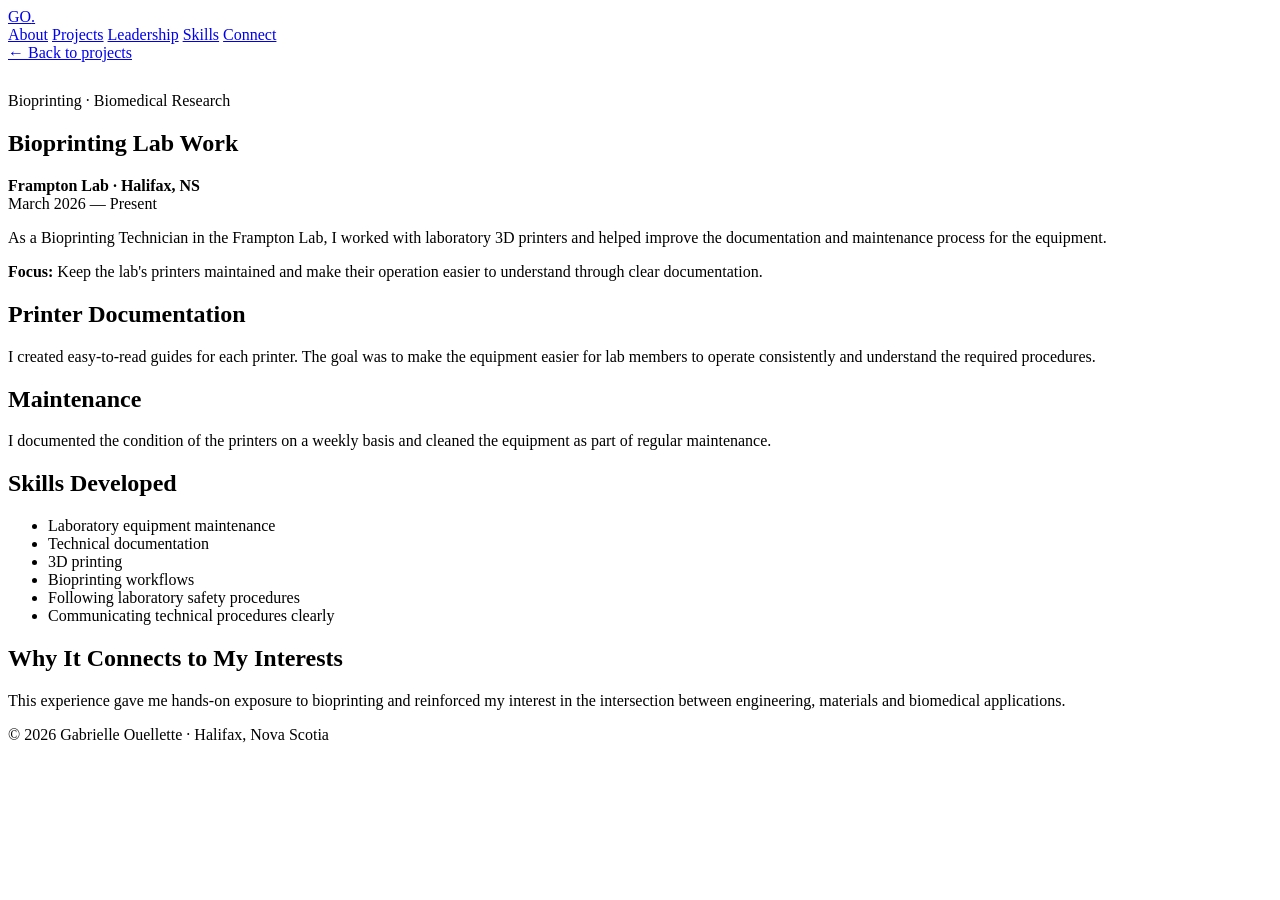
==== projects/bioprinting.html @ 2b6241b9 "Update stylesheet link with versioning" ====
<!doctype html>
<html lang="en">
<head>
<meta charset="utf-8">
<meta name="viewport" content="width=device-width, initial-scale=1">
<title>Bioprinting Lab Work | Gabrielle Ouellette</title>
<link rel="stylesheet" type="text/css" href="../style.css?v=3">
</head>

<body>

<nav>
  <div class="container nav-inner">
    <a class="logo" href="../index.html">GO<span>.</span></a>
    <div class="nav-links">
      <a href="../index.html#about">About</a>
      <a href="../index.html#projects">Projects</a>
      <a href="../index.html#leadership">Leadership</a>
      <a href="../index.html#skills">Skills</a>
      <a href="../index.html#connect">Connect</a>
    </div>
  </div>
</nav>

<main>
<section class="project-hero">
  <div class="container project-content">

    <a class="back" href="../index.html#projects">← Back to projects</a>

    <div class="eyebrow" style="margin-top:30px;">
      Bioprinting · Biomedical Research
    </div>

    <h1>Bioprinting Lab Work</h1>

    <p>
      <strong>Frampton Lab · Halifax, NS</strong><br>
      March 2026 — Present
    </p>

    <p>
      As a Bioprinting Technician in the Frampton Lab, I worked with
      laboratory 3D printers and helped improve the documentation and
      maintenance process for the equipment.
    </p>

    <div class="callout">
      <strong>Focus:</strong> Keep the lab's printers maintained and make
      their operation easier to understand through clear documentation. 
    </div>

    <h2>Printer Documentation</h2>

    <p>
      I created easy-to-read guides for each printer. The goal was to make
      the equipment easier for lab members to operate consistently and
      understand the required procedures.
    </p>

    <h2>Maintenance</h2>

    <p>
      I documented the condition of the printers on a weekly basis and
      cleaned the equipment as part of regular maintenance.
    </p>

    <h2>Skills Developed</h2>

    <ul>
      <li>Laboratory equipment maintenance</li>
      <li>Technical documentation</li>
      <li>3D printing</li>
      <li>Bioprinting workflows</li>
      <li>Following laboratory safety procedures</li>
      <li>Communicating technical procedures clearly</li>
    </ul>

    <h2>Why It Connects to My Interests</h2>

    <p>
      This experience gave me hands-on exposure to bioprinting and reinforced
      my interest in the intersection between engineering, materials and
      biomedical applications.
    </p>

  </div>
</section>
</main>

<footer>
  <div class="container">
    © 2026 Gabrielle Ouellette · Halifax, Nova Scotia
  </div>
</footer>

</body>
</html>
---- style.css ----
/* Academic Experience */

.location {
  color: var(--pink-soft) !important;
  font-size: .85rem;
  font-weight: 700;
  margin: -3px 0 8px !important;
}


/* Make project cards feel more like portfolio pieces */

.card {
  min-height: 245px;
}

.card h3 {
  line-height: 1.2;
}

.card p {
  line-height: 1.55;
}


/* Better spacing for the larger project collection */

#projects .grid {
  row-gap: 20px;
}


/* Slight pink accent when scrolling to sections */

section:target {
  scroll-margin-top: 80px;
}
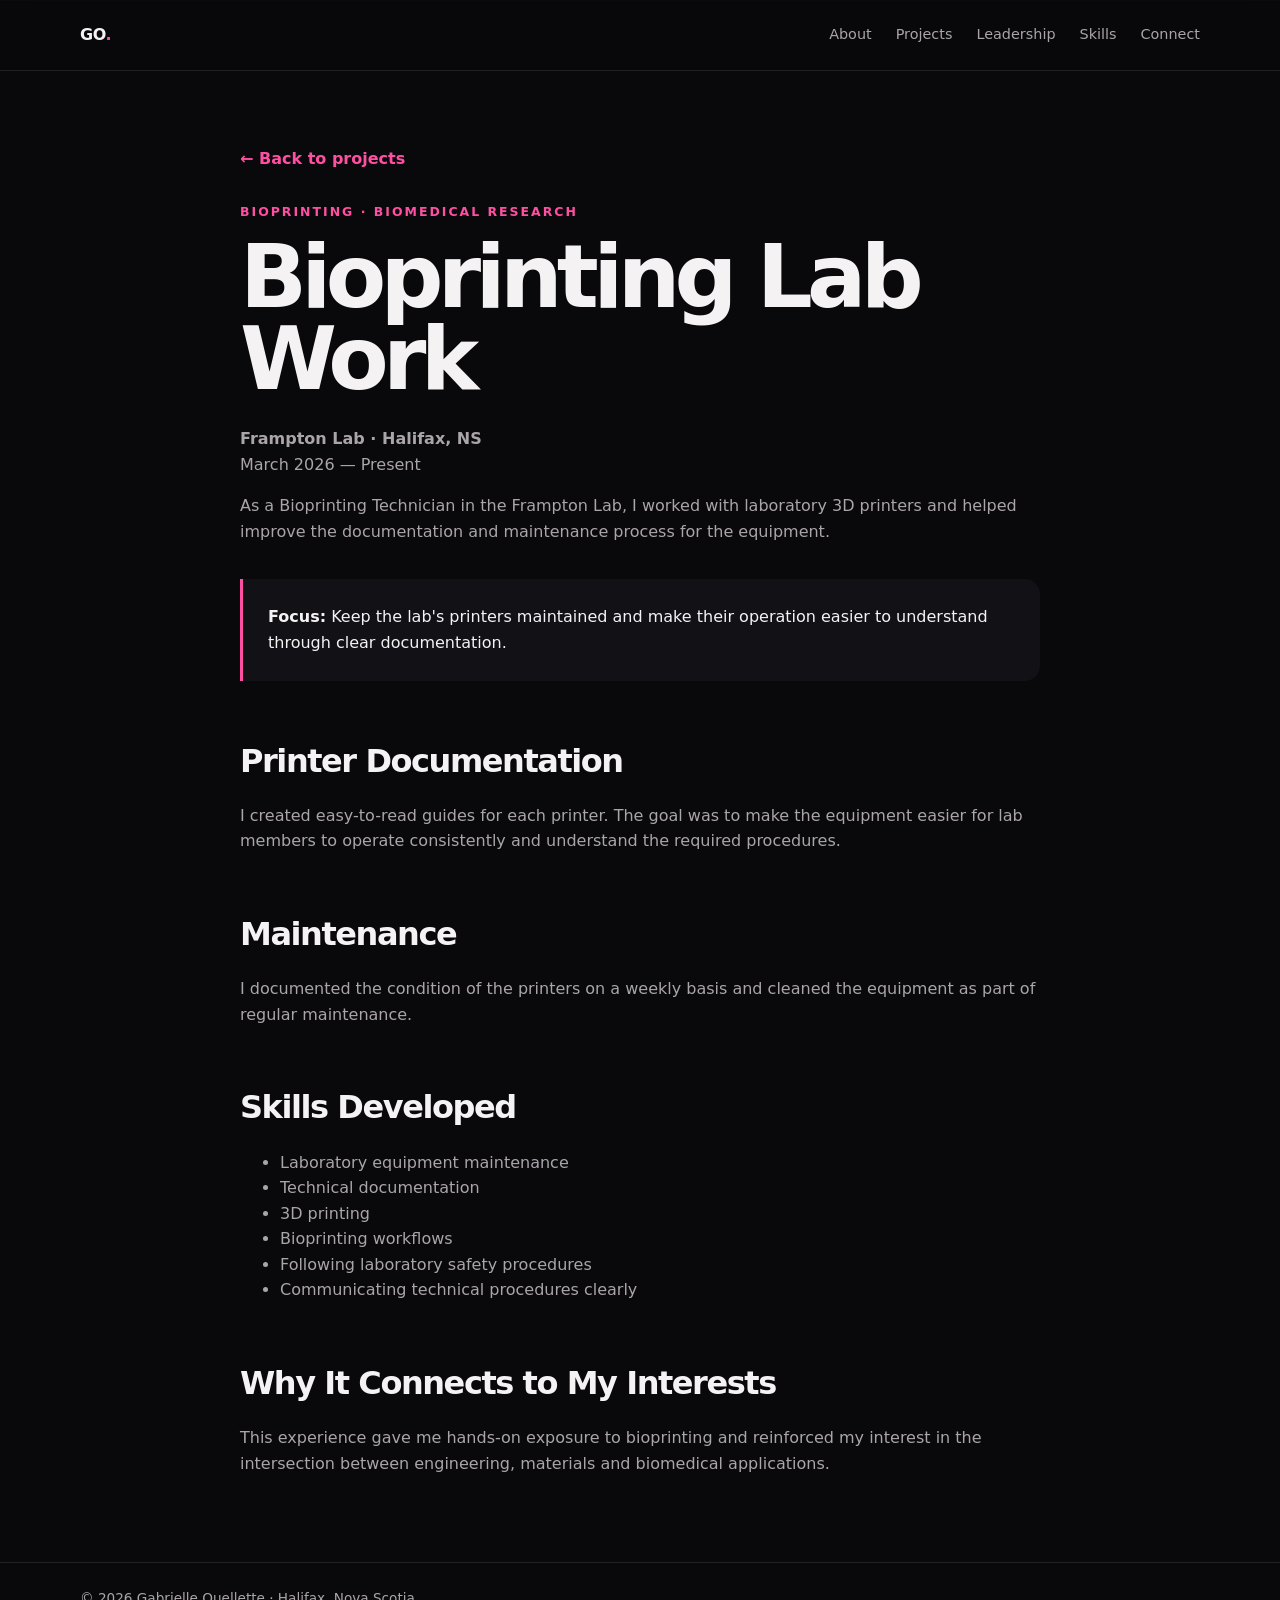
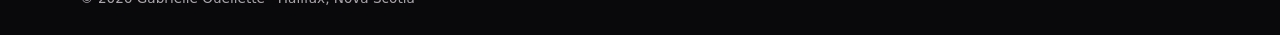
==== commit 2c59aae6: "Update stylesheet link in bioprinting.html" ====
--- a/projects/bioprinting.html
+++ b/projects/bioprinting.html
@@ -4,7 +4,7 @@
 <meta charset="utf-8">
 <meta name="viewport" content="width=device-width, initial-scale=1">
 <title>Bioprinting Lab Work | Gabrielle Ouellette</title>
-<link rel="stylesheet" type="text/css" href="../style.css?v=3">
+<link rel="stylesheet" href="/style.css">
 </head>
 
 <body>
--- a/style.css
+++ b/style.css
@@ -1,4 +1,345 @@
-/* Academic Experience */
+:root {
+  --bg: #09090b;
+  --surface: #111116;
+  --surface-2: #17171e;
+  --text: #f5f2f4;
+  --muted: #aaa4ab;
+  --pink: #ff4fa3;
+  --pink-soft: #ff8bc4;
+  --line: rgba(255,255,255,.10);
+  --max: 1120px;
+}
+
+* {
+  box-sizing: border-box;
+}
+
+html {
+  scroll-behavior: smooth;
+}
+
+body {
+  margin: 0;
+  background: var(--bg);
+  color: var(--text);
+  font-family: Inter, ui-sans-serif, system-ui, -apple-system,
+    BlinkMacSystemFont, "Segoe UI", sans-serif;
+  line-height: 1.6;
+}
+
+a {
+  color: inherit;
+  text-decoration: none;
+}
+
+.container {
+  width: min(var(--max), calc(100% - 40px));
+  margin: auto;
+}
+
+
+/* NAVIGATION */
+
+nav {
+  position: fixed;
+  top: 0;
+  left: 0;
+  right: 0;
+  z-index: 10;
+  background: rgba(9,9,11,.82);
+  backdrop-filter: blur(16px);
+  border-bottom: 1px solid var(--line);
+}
+
+.nav-inner {
+  height: 70px;
+  display: flex;
+  align-items: center;
+  justify-content: space-between;
+}
+
+.logo {
+  font-weight: 800;
+  letter-spacing: -.03em;
+}
+
+.logo span {
+  color: var(--pink);
+}
+
+.nav-links {
+  display: flex;
+  gap: 24px;
+  font-size: .9rem;
+  color: var(--muted);
+}
+
+.nav-links a:hover {
+  color: var(--pink-soft);
+}
+
+
+/* HERO / ABOUT */
+
+.hero {
+  min-height: 100vh;
+  display: grid;
+  place-items: center;
+  padding: 110px 0 70px;
+}
+
+.hero-grid {
+  display: grid;
+  grid-template-columns: 1.25fr .75fr;
+  gap: 70px;
+  align-items: center;
+}
+
+.eyebrow {
+  color: var(--pink);
+  text-transform: uppercase;
+  letter-spacing: .16em;
+  font-size: .78rem;
+  font-weight: 800;
+}
+
+h1 {
+  font-size: clamp(3.4rem, 8vw, 7rem);
+  line-height: .94;
+  letter-spacing: -.065em;
+  margin: 14px 0 25px;
+}
+
+h1 span {
+  color: var(--pink);
+}
+
+.hero p {
+  max-width: 650px;
+  color: var(--muted);
+  font-size: 1.1rem;
+}
+
+
+/* BUTTONS */
+
+.buttons {
+  display: flex;
+  gap: 12px;
+  margin-top: 30px;
+  flex-wrap: wrap;
+}
+
+.btn {
+  padding: 12px 18px;
+  border: 1px solid var(--line);
+  border-radius: 999px;
+  font-weight: 700;
+  transition: .2s;
+}
+
+.btn.primary {
+  background: var(--pink);
+  color: #160811;
+  border-color: var(--pink);
+}
+
+.btn:hover {
+  transform: translateY(-2px);
+  border-color: var(--pink);
+}
+
+
+/* PROFILE PHOTO */
+
+.photo {
+  aspect-ratio: 1;
+  border-radius: 30px;
+  overflow: hidden;
+  border: 1px solid rgba(255,79,163,.35);
+  background: linear-gradient(145deg, #21121b, #121217);
+  display: grid;
+  place-items: center;
+  text-align: center;
+  padding: 30px;
+  box-shadow: 0 0 80px rgba(255,79,163,.10);
+}
+
+.photo img {
+  width: 100%;
+  height: 100%;
+  object-fit: cover;
+  display: none;
+}
+
+.photo.has-image {
+  padding: 0;
+}
+
+.photo.has-image img {
+  display: block;
+}
+
+.photo-placeholder {
+  color: var(--muted);
+}
+
+.photo-placeholder strong {
+  display: block;
+  color: var(--pink-soft);
+  margin-bottom: 7px;
+}
+
+
+/* GENERAL SECTIONS */
+
+section {
+  padding: 105px 0;
+  border-top: 1px solid var(--line);
+}
+
+section:target {
+  scroll-margin-top: 80px;
+}
+
+.section-heading {
+  display: flex;
+  justify-content: space-between;
+  gap: 30px;
+  align-items: end;
+  margin-bottom: 40px;
+}
+
+h2 {
+  font-size: clamp(2rem, 4vw, 3.3rem);
+  letter-spacing: -.045em;
+  margin: 0;
+}
+
+.section-heading p {
+  color: var(--muted);
+  max-width: 470px;
+  margin: 0;
+}
+
+
+/* PROJECTS */
+
+.grid {
+  display: grid;
+  grid-template-columns: repeat(3, 1fr);
+  gap: 18px;
+}
+
+#projects .grid {
+  row-gap: 20px;
+}
+
+.card {
+  background: var(--surface);
+  border: 1px solid var(--line);
+  border-radius: 20px;
+  padding: 25px;
+  transition: .25s;
+  display: flex;
+  flex-direction: column;
+  min-height: 245px;
+}
+
+.card:hover {
+  transform: translateY(-5px);
+  border-color: rgba(255,79,163,.45);
+}
+
+.tag {
+  color: var(--pink-soft);
+  font-size: .75rem;
+  font-weight: 800;
+  text-transform: uppercase;
+  letter-spacing: .1em;
+}
+
+.card h3 {
+  margin: 12px 0 8px;
+  font-size: 1.35rem;
+  line-height: 1.2;
+}
+
+.card p {
+  color: var(--muted);
+  margin-top: 0;
+  line-height: 1.55;
+}
+
+.card .arrow {
+  margin-top: auto;
+  padding-top: 18px;
+  color: var(--pink);
+  font-weight: 800;
+}
+
+
+/* SKILLS */
+
+.skills {
+  display: grid;
+  grid-template-columns: 1fr 1fr;
+  gap: 18px;
+}
+
+.skill-card {
+  background: var(--surface);
+  border: 1px solid var(--line);
+  border-radius: 20px;
+  padding: 25px;
+}
+
+.skill-list {
+  display: flex;
+  flex-wrap: wrap;
+  gap: 9px;
+  margin-top: 18px;
+}
+
+.pill {
+  background: var(--surface-2);
+  border: 1px solid var(--line);
+  border-radius: 999px;
+  padding: 7px 12px;
+  color: #ddd8dc;
+  font-size: .88rem;
+}
+
+
+/* LEADERSHIP + ACADEMIC EXPERIENCE */
+
+.timeline {
+  display: grid;
+  gap: 14px;
+}
+
+.timeline-item {
+  display: grid;
+  grid-template-columns: 180px 1fr;
+  gap: 25px;
+  padding: 22px 0;
+  border-bottom: 1px solid var(--line);
+}
+
+.timeline-item .date {
+  color: var(--pink);
+  font-size: .85rem;
+  font-weight: 800;
+}
+
+.timeline-item h3 {
+  margin: 0 0 5px;
+}
+
+.timeline-item p {
+  margin: 0;
+  color: var(--muted);
+}
 
 .location {
   color: var(--pink-soft) !important;
@@ -8,30 +349,106 @@
 }
 
 
-/* Make project cards feel more like portfolio pieces */
-
-.card {
-  min-height: 245px;
-}
-
-.card h3 {
-  line-height: 1.2;
-}
-
-.card p {
-  line-height: 1.55;
-}
-
-
-/* Better spacing for the larger project collection */
-
-#projects .grid {
-  row-gap: 20px;
-}
-
-
-/* Slight pink accent when scrolling to sections */
-
-section:target {
-  scroll-margin-top: 80px;
-}
+/* CONNECT */
+
+.connect {
+  text-align: center;
+  padding-bottom: 130px;
+}
+
+.connect h2 {
+  max-width: 760px;
+  margin: 0 auto 20px;
+}
+
+.connect p {
+  color: var(--muted);
+  max-width: 600px;
+  margin: 0 auto;
+}
+
+
+/* FOOTER */
+
+footer {
+  padding: 25px 0;
+  border-top: 1px solid var(--line);
+  color: var(--muted);
+  font-size: .85rem;
+}
+
+
+/* INDIVIDUAL PROJECT PAGES */
+
+.project-hero {
+  padding: 145px 0 70px;
+}
+
+.back {
+  color: var(--pink);
+  font-weight: 800;
+}
+
+.project-content {
+  max-width: 800px;
+}
+
+.project-content h1 {
+  font-size: clamp(3rem, 7vw, 5.5rem);
+}
+
+.project-content h2 {
+  margin-top: 55px;
+  font-size: 2rem;
+}
+
+.project-content p,
+.project-content li {
+  color: var(--muted);
+}
+
+.callout {
+  margin: 35px 0;
+  padding: 25px;
+  border-left: 3px solid var(--pink);
+  background: var(--surface);
+  border-radius: 0 15px 15px 0;
+}
+
+
+/* MOBILE */
+
+@media (max-width: 800px) {
+
+  .nav-links {
+    display: none;
+  }
+
+  .hero-grid,
+  .grid,
+  .skills {
+    grid-template-columns: 1fr;
+  }
+
+  .hero {
+    min-height: auto;
+    padding-top: 130px;
+  }
+
+  .hero-grid {
+    gap: 40px;
+  }
+
+  .section-heading {
+    display: block;
+  }
+
+  .section-heading p {
+    margin-top: 15px;
+  }
+
+  .timeline-item {
+    grid-template-columns: 1fr;
+    gap: 4px;
+  }
+}
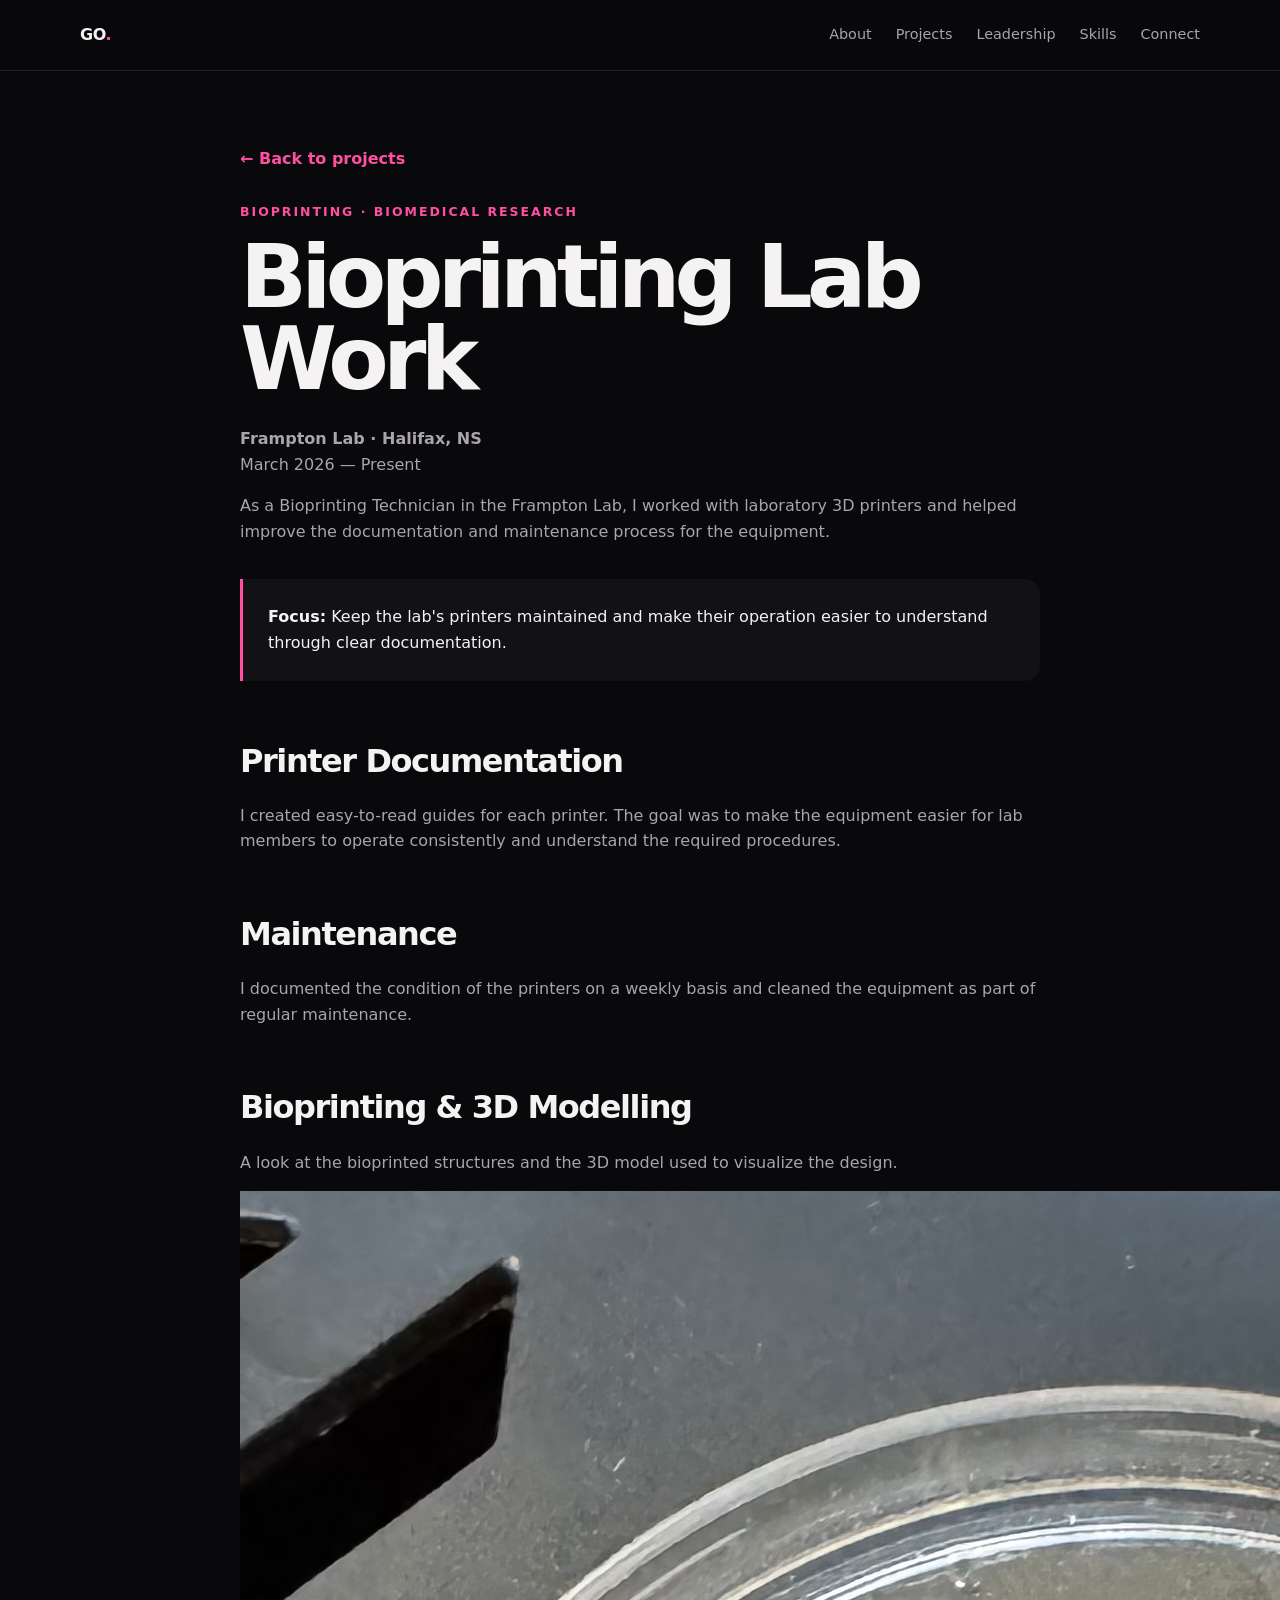
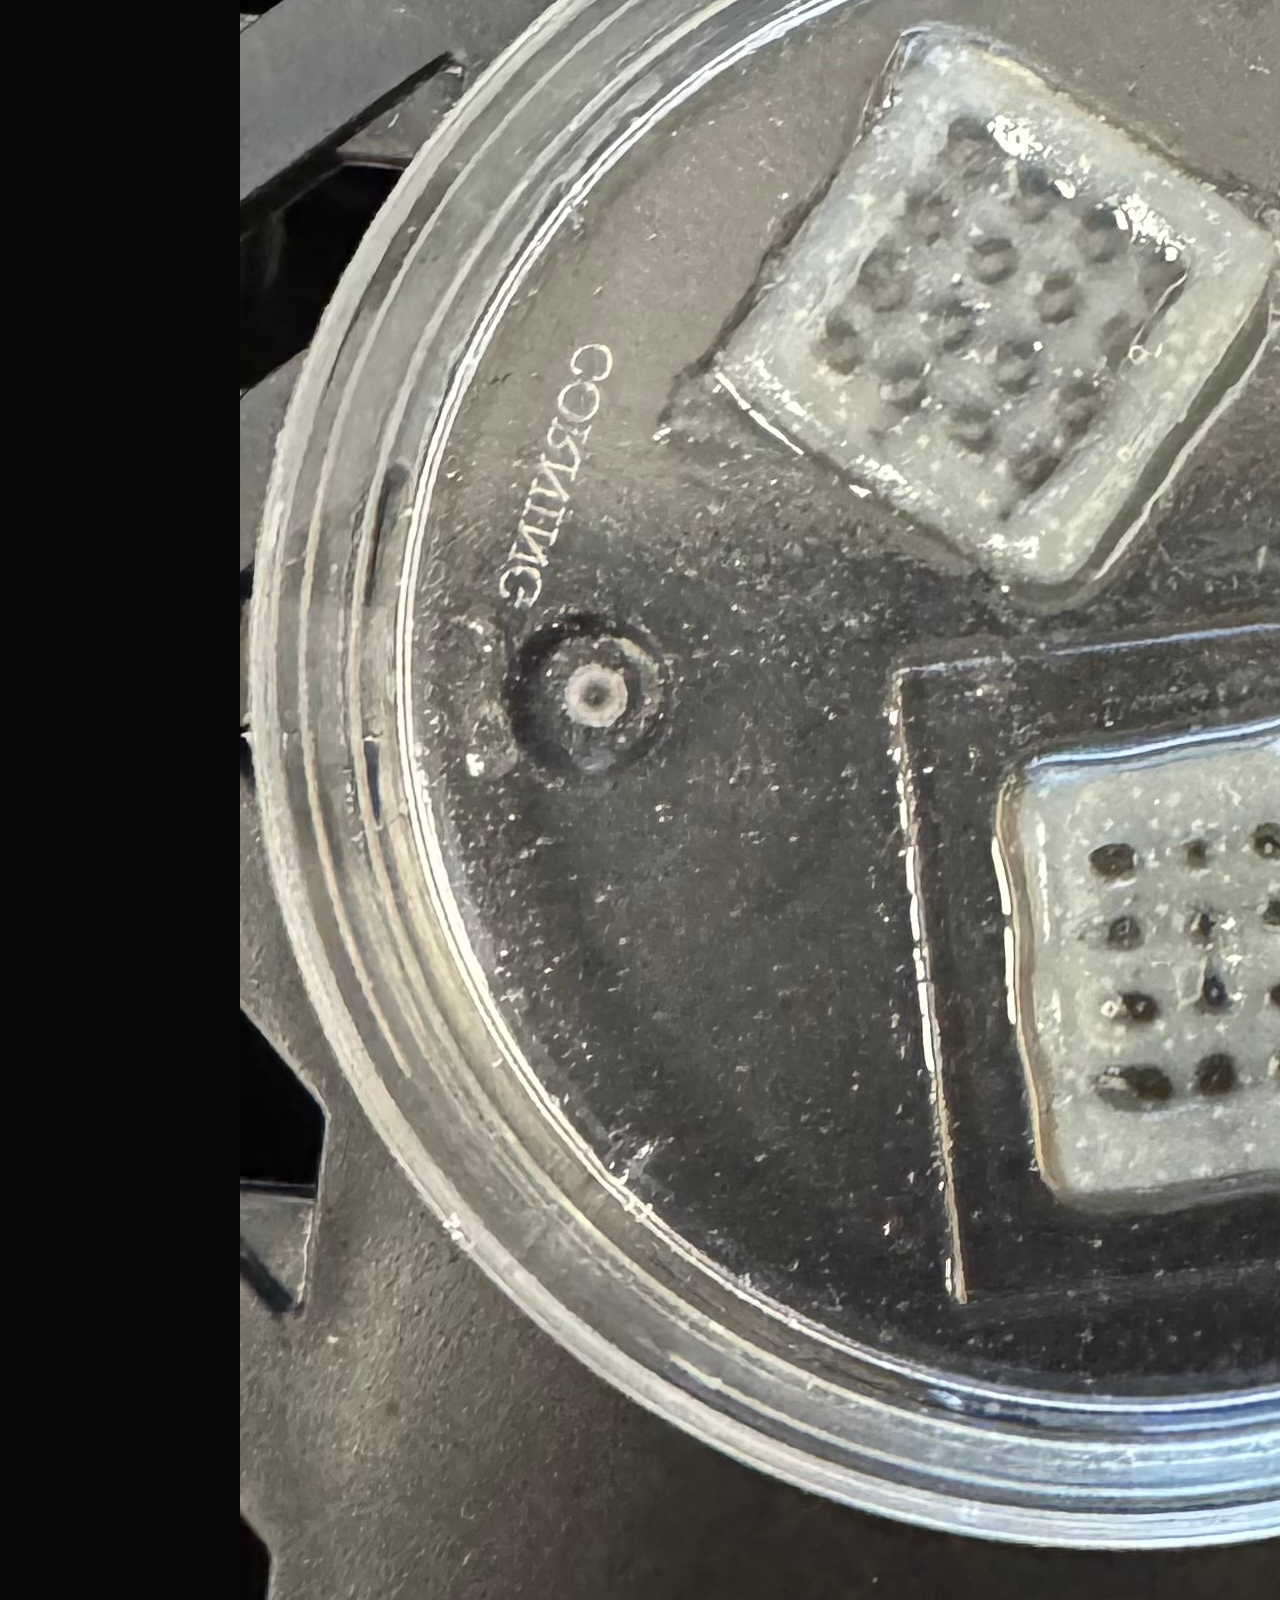
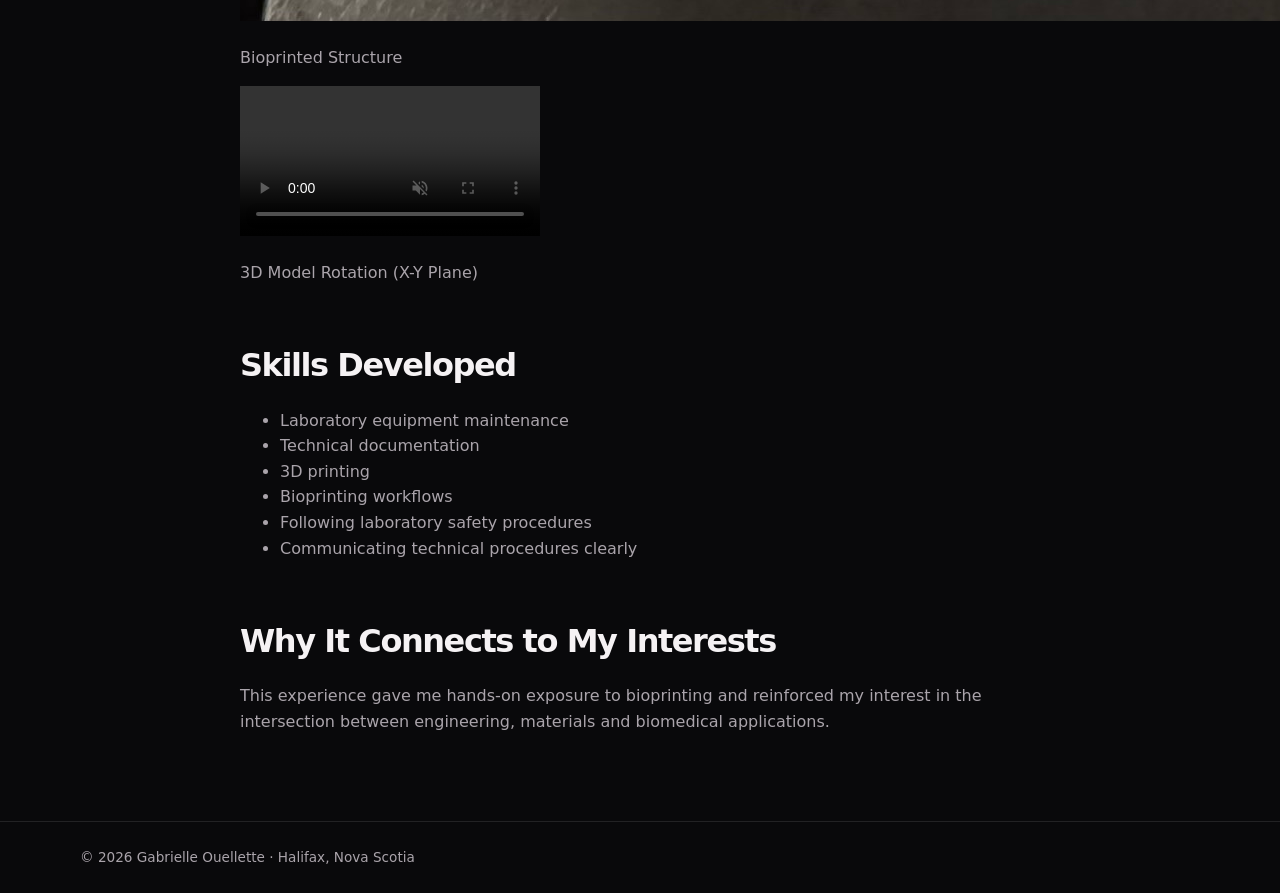
==== commit 1342f05c: "Add bioprinting media section to HTML Added bioprinting project media section with images and video." ====
--- a/projects/bioprinting.html
+++ b/projects/bioprinting.html
@@ -64,7 +64,36 @@
       I documented the condition of the printers on a weekly basis and
       cleaned the equipment as part of regular maintenance.
     </p>
+<!-- BIOPRINTING PROJECT MEDIA -->
+<h2>Bioprinting & 3D Modelling</h2>
 
+<p>
+  A look at the bioprinted structures and the 3D model
+  used to visualize the design.
+</p>
+
+<div class="bioprint-media">
+
+  <!-- BIOPRINT PHOTO -->
+  <div class="media-item">
+    <img
+      src="../IMG_2194.jpeg"
+      alt="Bioprinted structure"
+      loading="lazy"
+    >
+    <p class="image-caption">Bioprinted Structure</p>
+  </div>
+
+  <!-- STL ROTATION VIDEO -->
+  <div class="media-item">
+    <video autoplay muted loop playsinline controls>
+      <source src="../0001-0120.mp4" type="video/mp4">
+      Your browser does not support video playback.
+    </video>
+    <p class="image-caption">3D Model Rotation (X-Y Plane)</p>
+  </div>
+
+</div>
     <h2>Skills Developed</h2>
 
     <ul>
--- a/style.css
+++ b/style.css
@@ -452,3 +452,22 @@
     gap: 4px;
   }
 }
+/* PROJECT IMAGES */
+
+.project-image {
+  margin: 35px 0;
+}
+
+.project-image {
+  margin: 35px auto;
+  max-width: 450px;
+  text-align: center;
+}
+
+.project-image img {
+  width: 100%;
+  height: auto;
+  display: block;
+  border-radius: 18px;
+  border: 1px solid rgba(255,79,163,.3);
+}
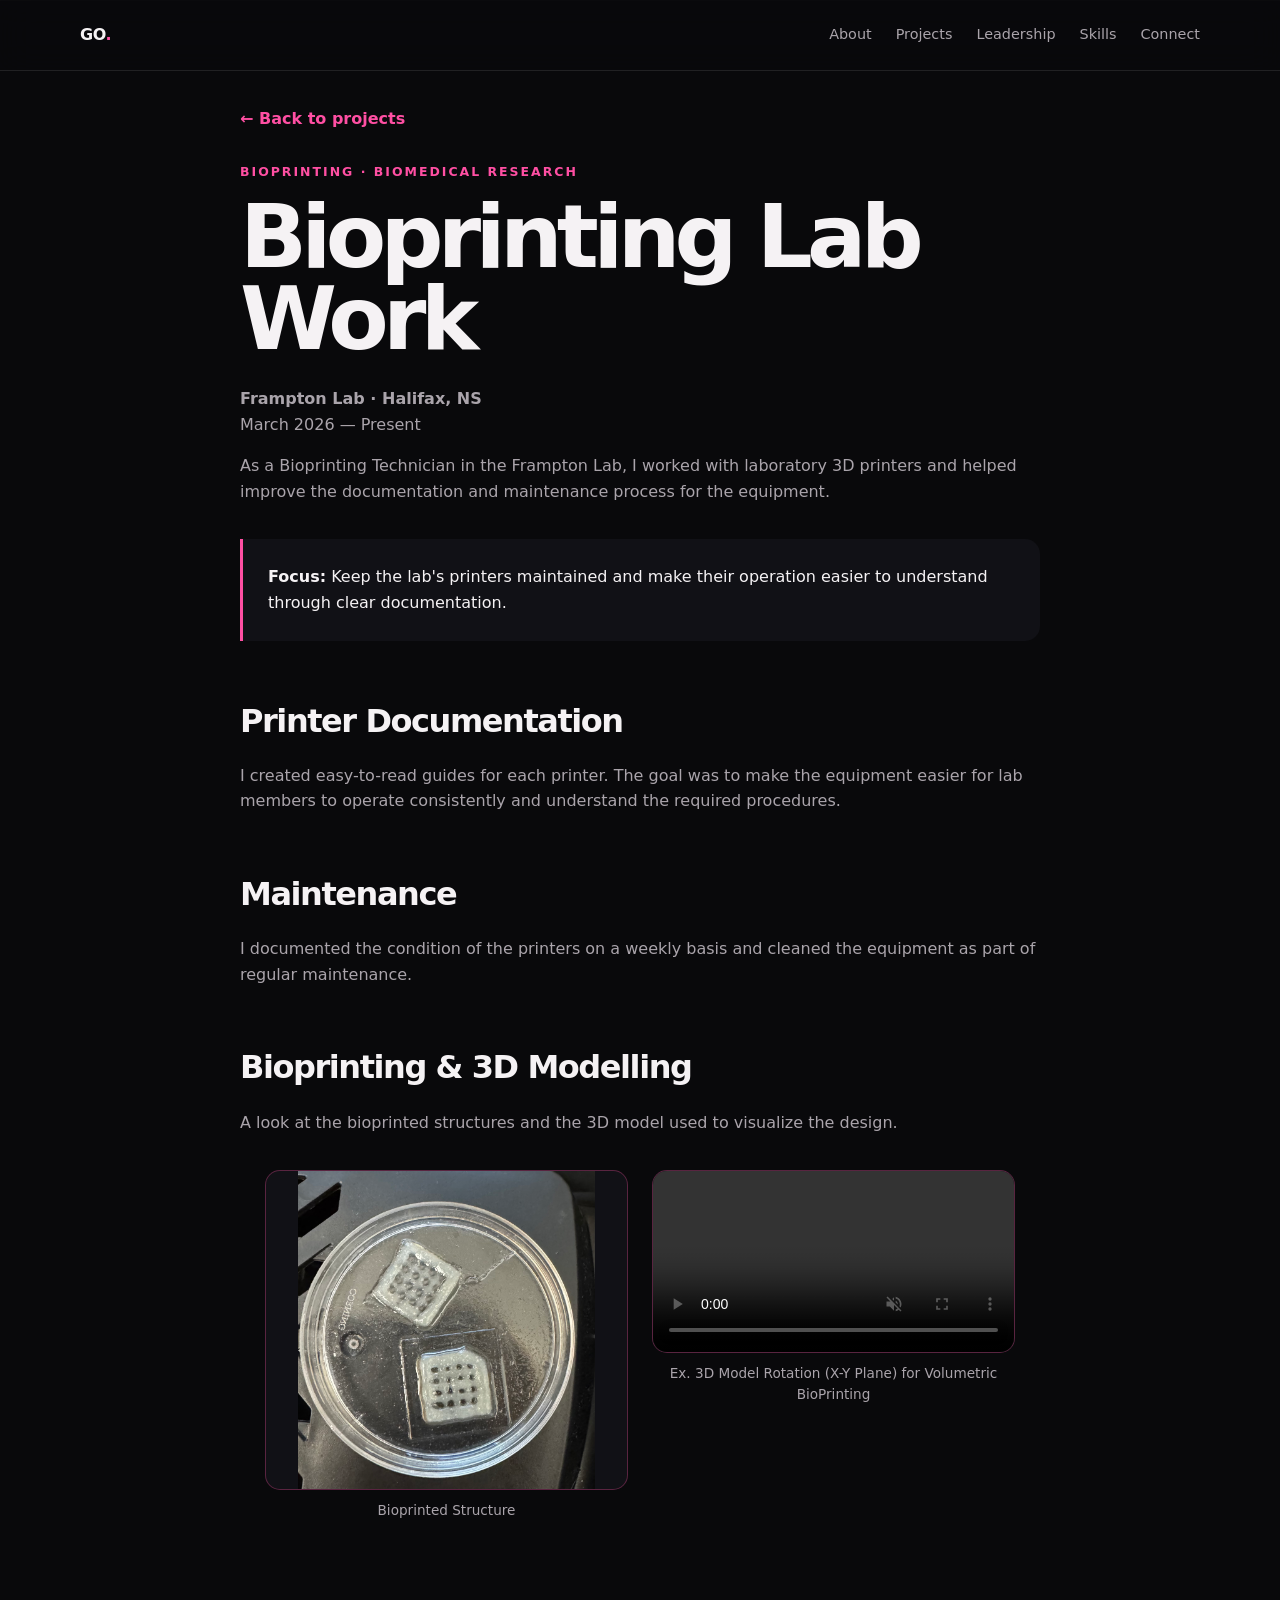
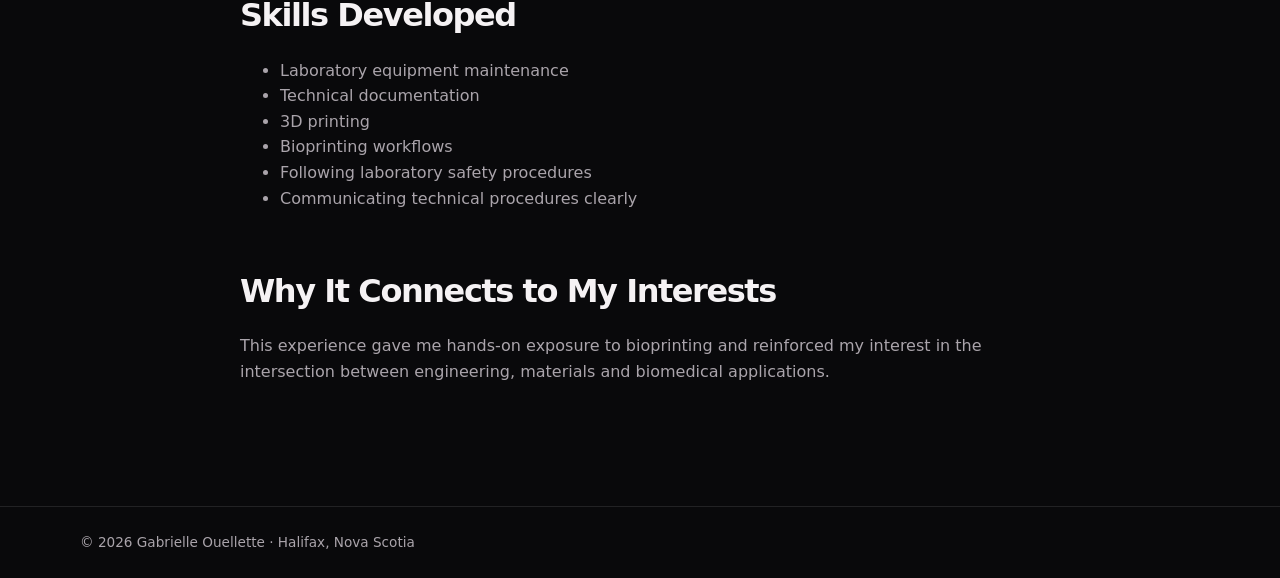
==== commit 8259c0b0: "Update caption for 3D model rotation video" ====
--- a/projects/bioprinting.html
+++ b/projects/bioprinting.html
@@ -90,7 +90,7 @@
       <source src="../0001-0120.mp4" type="video/mp4">
       Your browser does not support video playback.
     </video>
-    <p class="image-caption">3D Model Rotation (X-Y Plane)</p>
+    <p class="image-caption">Ex. 3D Model Rotation (X-Y Plane) for Volumetric BioPrinting</p>
   </div>
 
 </div>
--- a/style.css
+++ b/style.css
@@ -380,10 +380,10 @@
 
 /* INDIVIDUAL PROJECT PAGES */
 
-.project-hero {
-  padding: 145px 0 70px;
-}
-
+.project-content {
+  max-width: 800px;
+  container-type: inline-size;
+}
 .back {
   color: var(--pink);
   font-weight: 800;
@@ -471,3 +471,58 @@
   border-radius: 18px;
   border: 1px solid rgba(255,79,163,.3);
 }
+/* RESPONSIVE BIOPRINTING MEDIA */
+
+.bioprint-media {
+  display: grid;
+  grid-template-columns: repeat(2, minmax(0, 1fr));
+  gap: 24px;
+  width: 100%;
+  max-width: 750px;
+  margin: 35px auto;
+  align-items: start;
+}
+
+.bioprint-media .media-item {
+  min-width: 0;
+  width: 100%;
+  text-align: center;
+}
+
+.bioprint-media img,
+.bioprint-media video {
+  display: block;
+  width: 100%;
+  height: auto;
+  max-height: 320px;
+  object-fit: contain;
+  border-radius: 15px;
+  border: 1px solid rgba(255,79,163,.3);
+  background: #111116;
+}
+
+.bioprint-media .image-caption {
+  color: var(--muted);
+  font-size: .85rem;
+  margin-top: 10px;
+  text-align: center;
+}
+
+/* ADJUST BASED ON AVAILABLE SPACE */
+
+@container (max-width: 550px) {
+  .bioprint-media {
+    grid-template-columns: 1fr;
+    max-width: 400px;
+  }
+}
+
+/* MOBILE AND SMALL WINDOWS */
+
+@media (max-width: 650px) {
+  .bioprint-media {
+    grid-template-columns: 1fr;
+    max-width: 350px;
+    gap: 30px;
+  }
+}
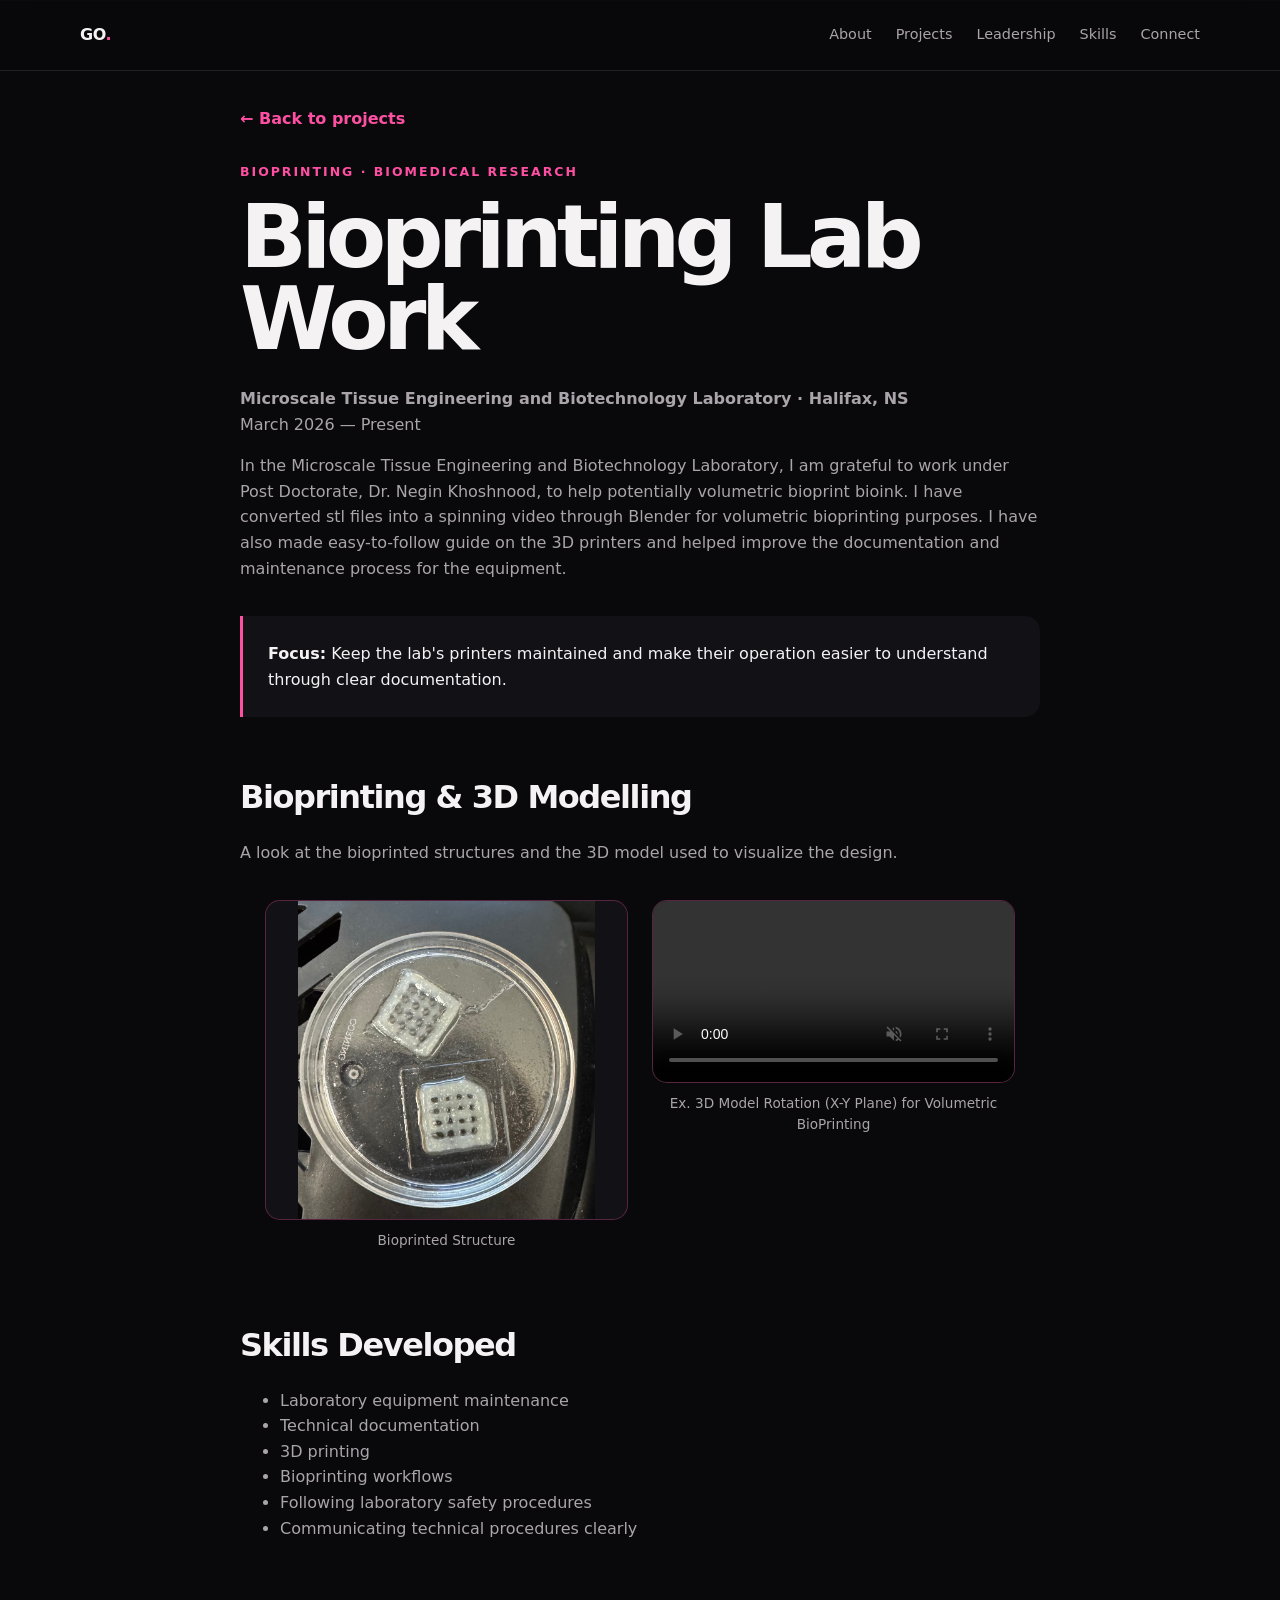
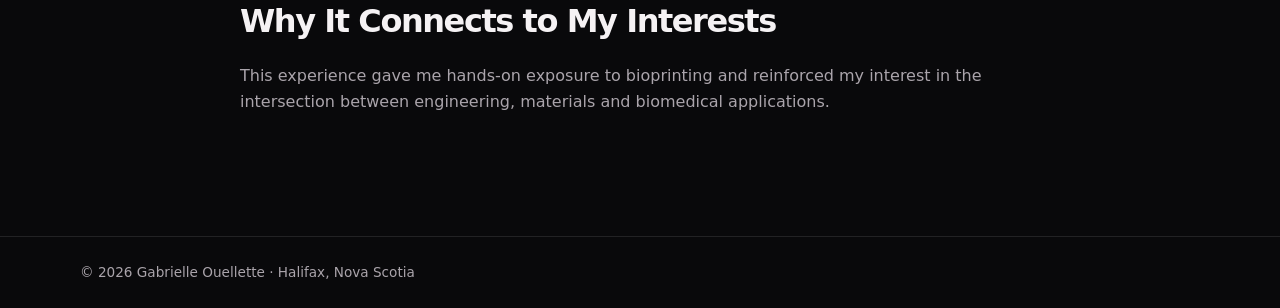
==== commit b2e4d8fe: "Update bioprinting.html" ====
--- a/projects/bioprinting.html
+++ b/projects/bioprinting.html
@@ -35,14 +35,16 @@
     <h1>Bioprinting Lab Work</h1>
 
     <p>
-      <strong>Frampton Lab · Halifax, NS</strong><br>
+      <strong>Microscale Tissue Engineering and Biotechnology Laboratory · Halifax, NS</strong><br>
       March 2026 — Present
     </p>
 
     <p>
-      As a Bioprinting Technician in the Frampton Lab, I worked with
-      laboratory 3D printers and helped improve the documentation and
-      maintenance process for the equipment.
+      In the Microscale Tissue Engineering and Biotechnology Laboratory, I am grateful to work 
+      under Post Doctorate, Dr. Negin Khoshnood, to help potentially volumetric bioprint bioink. I have 
+      converted stl files into a spinning video through Blender for volumetric bioprinting purposes. I have also made easy-to-follow
+      guide on the 3D printers and helped improve the documentation and
+      maintenance process for the equipment. 
     </p>
 
     <div class="callout">
@@ -50,20 +52,6 @@
       their operation easier to understand through clear documentation. 
     </div>
 
-    <h2>Printer Documentation</h2>
-
-    <p>
-      I created easy-to-read guides for each printer. The goal was to make
-      the equipment easier for lab members to operate consistently and
-      understand the required procedures.
-    </p>
-
-    <h2>Maintenance</h2>
-
-    <p>
-      I documented the condition of the printers on a weekly basis and
-      cleaned the equipment as part of regular maintenance.
-    </p>
 <!-- BIOPRINTING PROJECT MEDIA -->
 <h2>Bioprinting & 3D Modelling</h2>
 
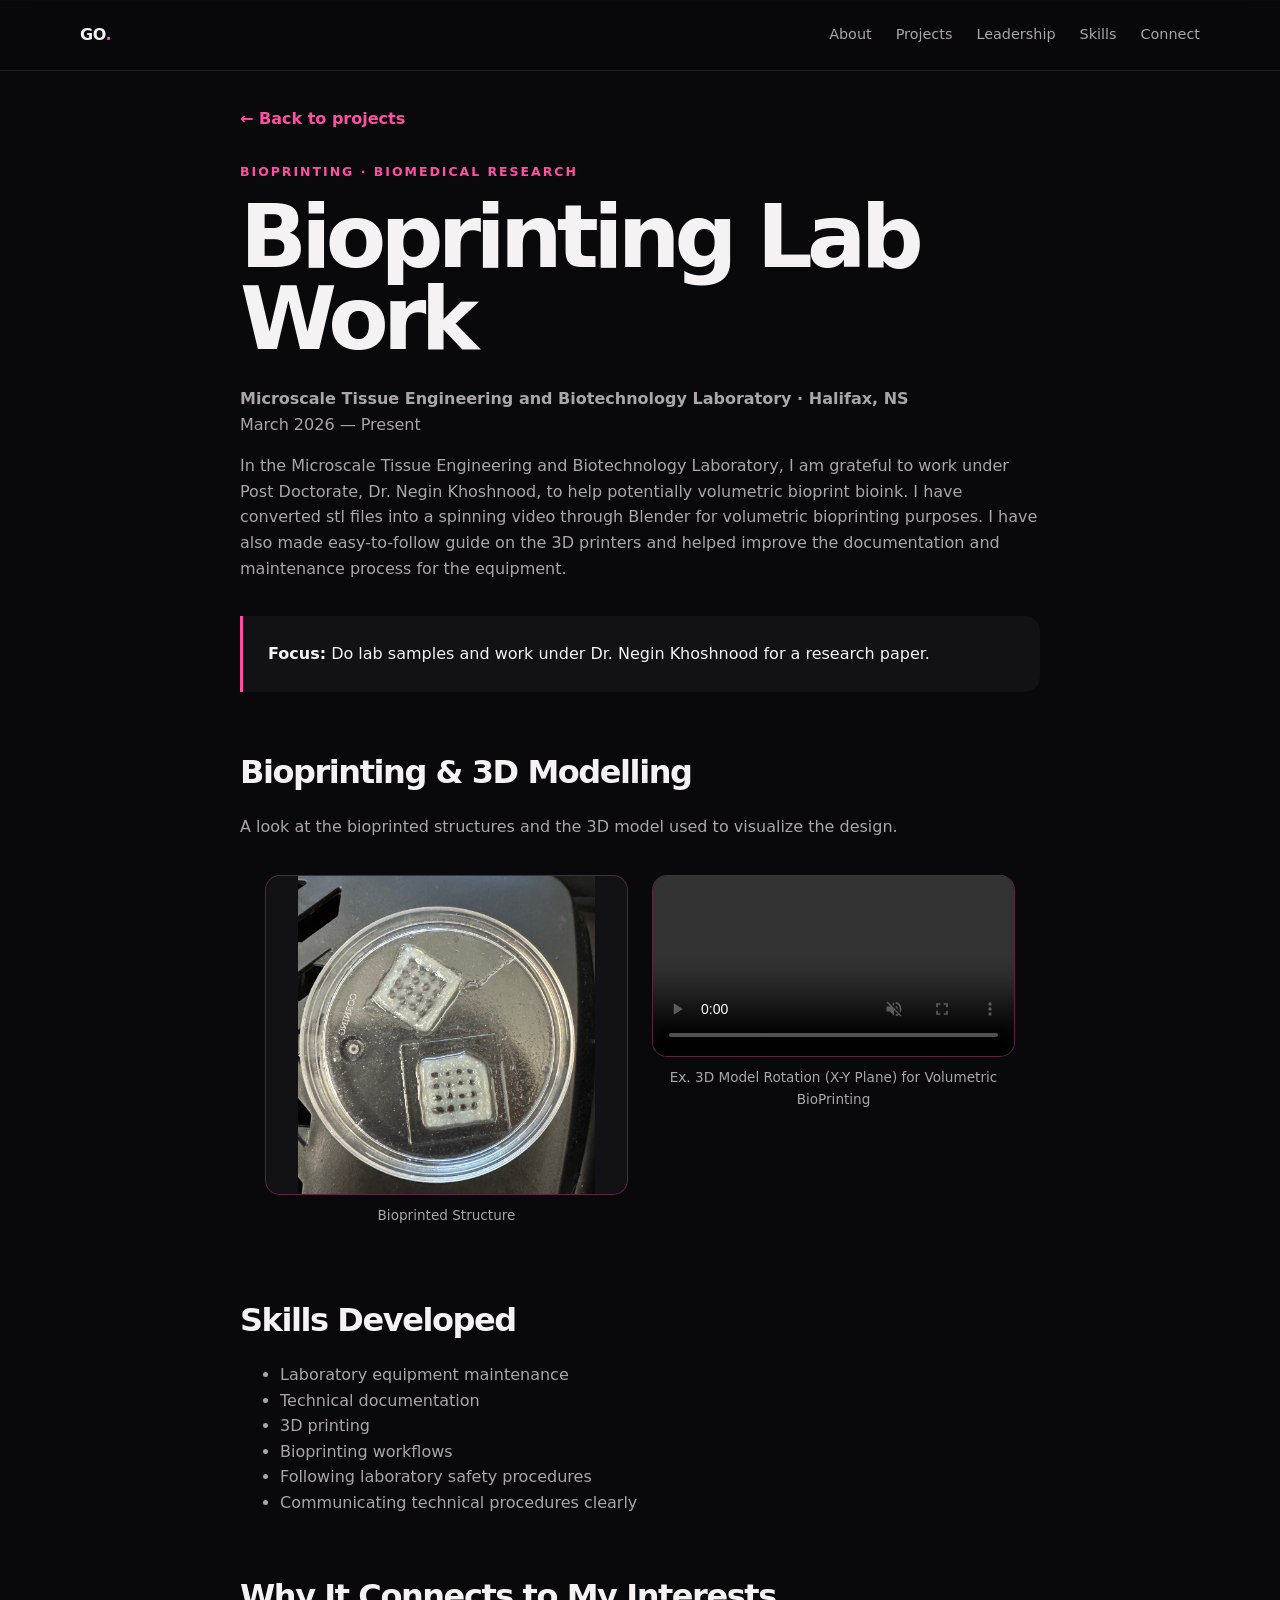
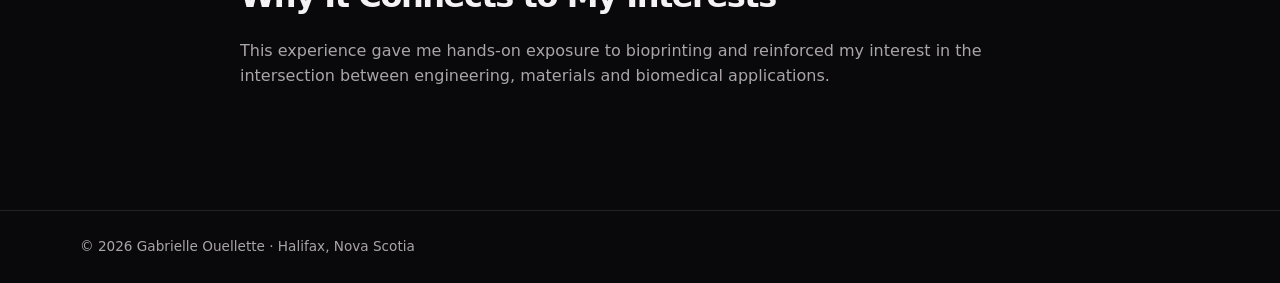
==== commit 85232fff: "Update focus of bioprinting project documentation" ====
--- a/projects/bioprinting.html
+++ b/projects/bioprinting.html
@@ -48,8 +48,7 @@
     </p>
 
     <div class="callout">
-      <strong>Focus:</strong> Keep the lab's printers maintained and make
-      their operation easier to understand through clear documentation. 
+      <strong>Focus:</strong> Do lab samples and work under Dr. Negin Khoshnood for a research paper. 
     </div>
 
 <!-- BIOPRINTING PROJECT MEDIA -->
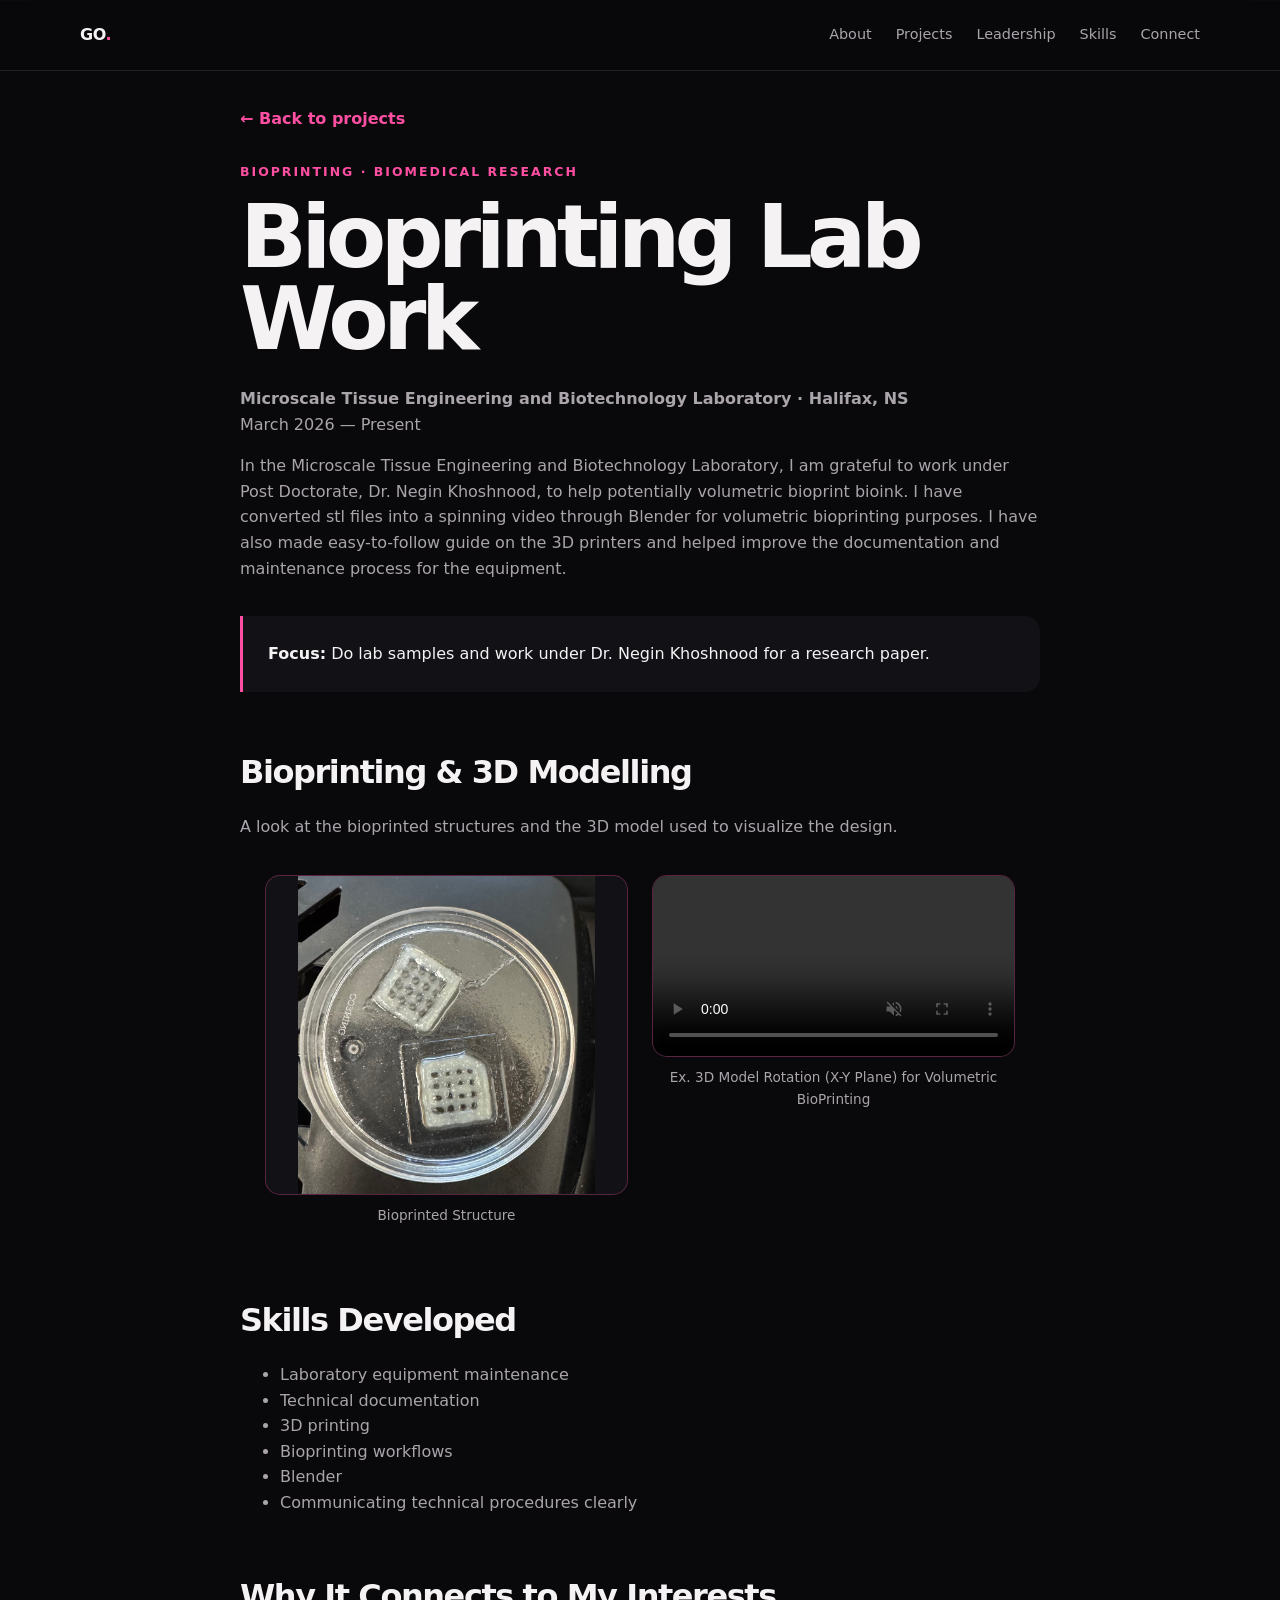
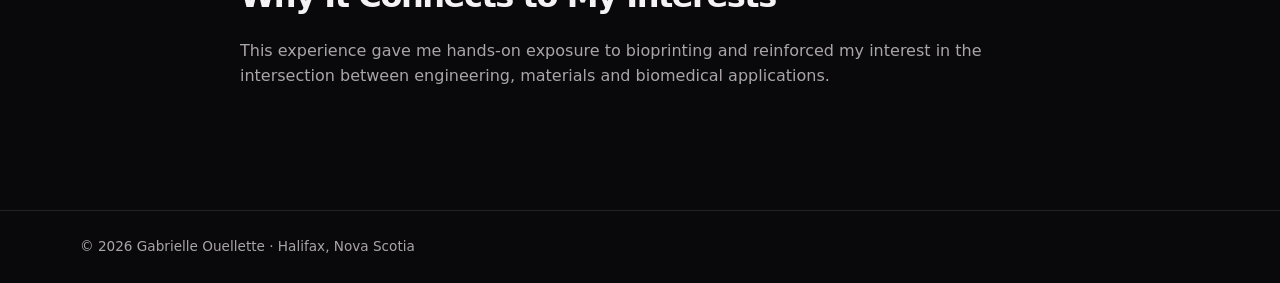
==== commit 09dfac7a: "Replace safety procedures with Blender in list" ====
--- a/projects/bioprinting.html
+++ b/projects/bioprinting.html
@@ -88,7 +88,7 @@
       <li>Technical documentation</li>
       <li>3D printing</li>
       <li>Bioprinting workflows</li>
-      <li>Following laboratory safety procedures</li>
+      <li>Blender</li>
       <li>Communicating technical procedures clearly</li>
     </ul>
 
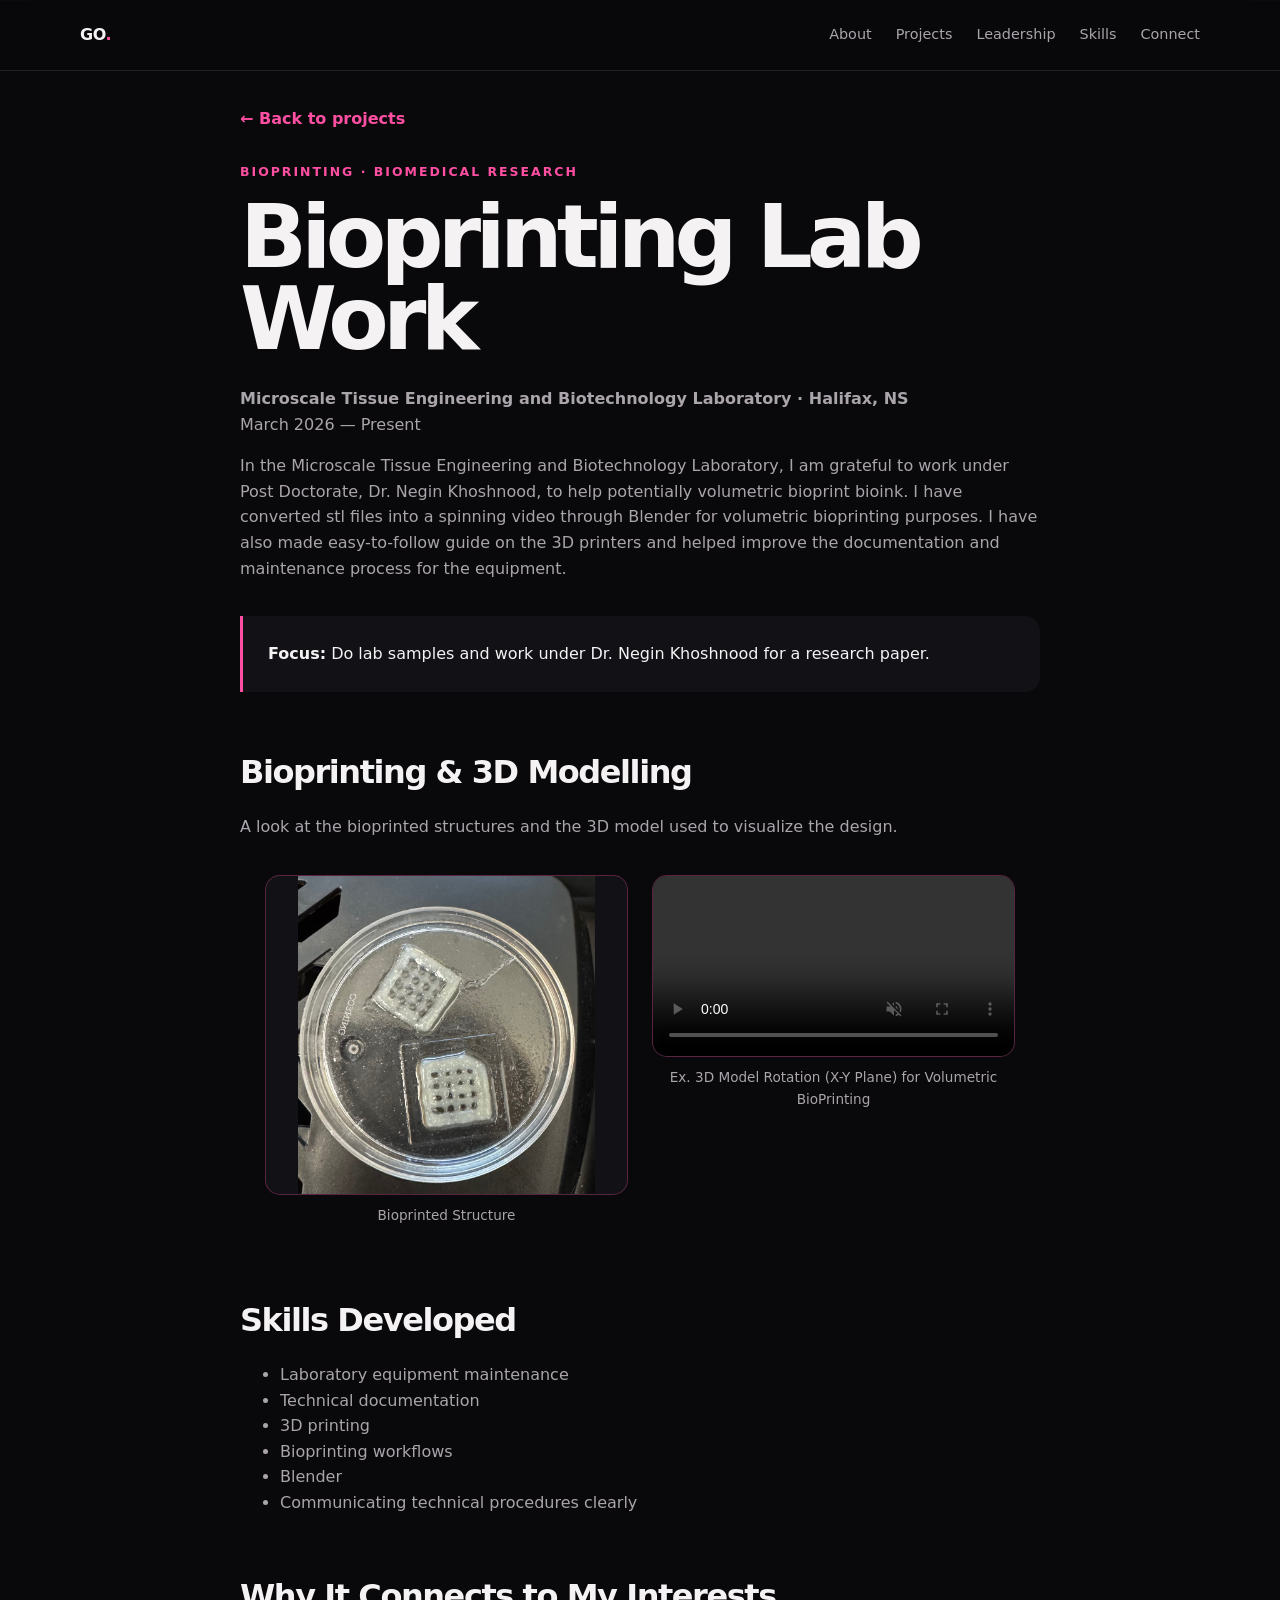
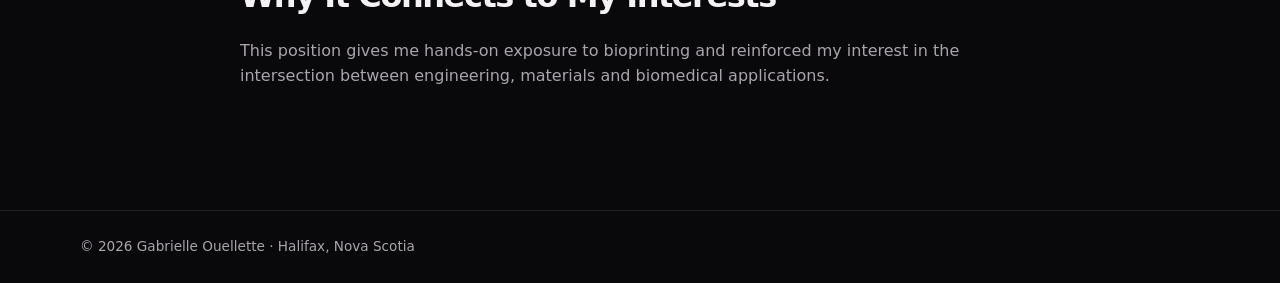
==== commit f65b9297: "Update tense in bioprinting.html paragraph" ====
--- a/projects/bioprinting.html
+++ b/projects/bioprinting.html
@@ -95,7 +95,7 @@
     <h2>Why It Connects to My Interests</h2>
 
     <p>
-      This experience gave me hands-on exposure to bioprinting and reinforced
+      This position gives me hands-on exposure to bioprinting and reinforced
       my interest in the intersection between engineering, materials and
       biomedical applications.
     </p>
--- a/style.css
+++ b/style.css
@@ -526,3 +526,135 @@
     gap: 30px;
   }
 }
+
+/* TETRA FEATURED PROJECTS */
+
+.tetra-projects {
+  display: grid;
+  gap: 32px;
+  margin: 30px 0 50px;
+}
+
+.tetra-project {
+  min-width: 0;
+  padding: clamp(18px, 4vw, 30px);
+  background: var(--surface);
+  border: 1px solid var(--line);
+  border-radius: 20px;
+}
+
+.tetra-project h3 {
+  font-size: clamp(1.3rem, 3vw, 1.8rem);
+  line-height: 1.3;
+  margin: 12px 0;
+}
+
+.tetra-project > p {
+  color: var(--muted);
+  margin-bottom: 22px;
+}
+
+/* RESPONSIVE PHOTO GALLERY */
+
+
+/* TETRA PROJECT PHOTOS */
+
+/* TETRA PROJECT PHOTOS - RESPONSIVE */
+
+.tetra-project .tetra-gallery {
+  display: flex;
+  flex-wrap: wrap;
+  justify-content: center;
+  align-items: center;
+  gap: 15px;
+  width: 100%;
+  margin: 25px auto;
+}
+
+.tetra-project .tetra-gallery figure {
+  flex: 0 1 320px;
+  width: 320px;
+  max-width: 100%;
+  margin: 0;
+  padding: 0;
+  overflow: hidden;
+  border-radius: 12px;
+  border: 1px solid rgba(255,79,163,.3);
+  background: var(--surface-2);
+}
+
+.tetra-project .tetra-gallery img {
+  display: block;
+  width: 100%;
+  max-width: 320px;
+  height: 320px;
+  max-height: 320px;
+  object-fit: contain;
+}
+
+.tetra-project .tetra-gallery.single-image {
+  justify-content: center;
+}
+
+/* MOBILE */
+
+@media (max-width: 650px) {
+  .tetra-project .tetra-gallery figure {
+    flex-basis: 260px;
+    width: 260px;
+  }
+
+  .tetra-project .tetra-gallery img {
+    max-width: 260px;
+    height: 260px;
+    max-height: 260px;
+  }
+}
+
+
+/* TETRA PROJECT OVERVIEW PDF */
+
+.tetra-document {
+  width: 100%;
+  margin: 25px 0 45px;
+  padding: clamp(18px, 4vw, 30px);
+  background: var(--surface);
+  border: 1px solid var(--line);
+  border-radius: 20px;
+}
+
+.tetra-document h3 {
+  margin: 12px 0;
+  font-size: 1.5rem;
+}
+
+.tetra-document p {
+  color: var(--muted);
+}
+
+.tetra-document iframe {
+  display: block;
+  width: 100%;
+  height: clamp(300px, 55vw, 500px);
+  border: 1px solid rgba(255,79,163,.3);
+  border-radius: 12px;
+  background: white;
+  margin: 25px 0;
+}
+
+.tetra-document .btn {
+  display: inline-block;
+  max-width: 100%;
+  text-align: center;
+}
+
+@media (max-width: 650px) {
+  .tetra-document iframe {
+    height: 320px;
+  }
+
+  .tetra-document .btn {
+    width: 100%;
+  }
+}
+
